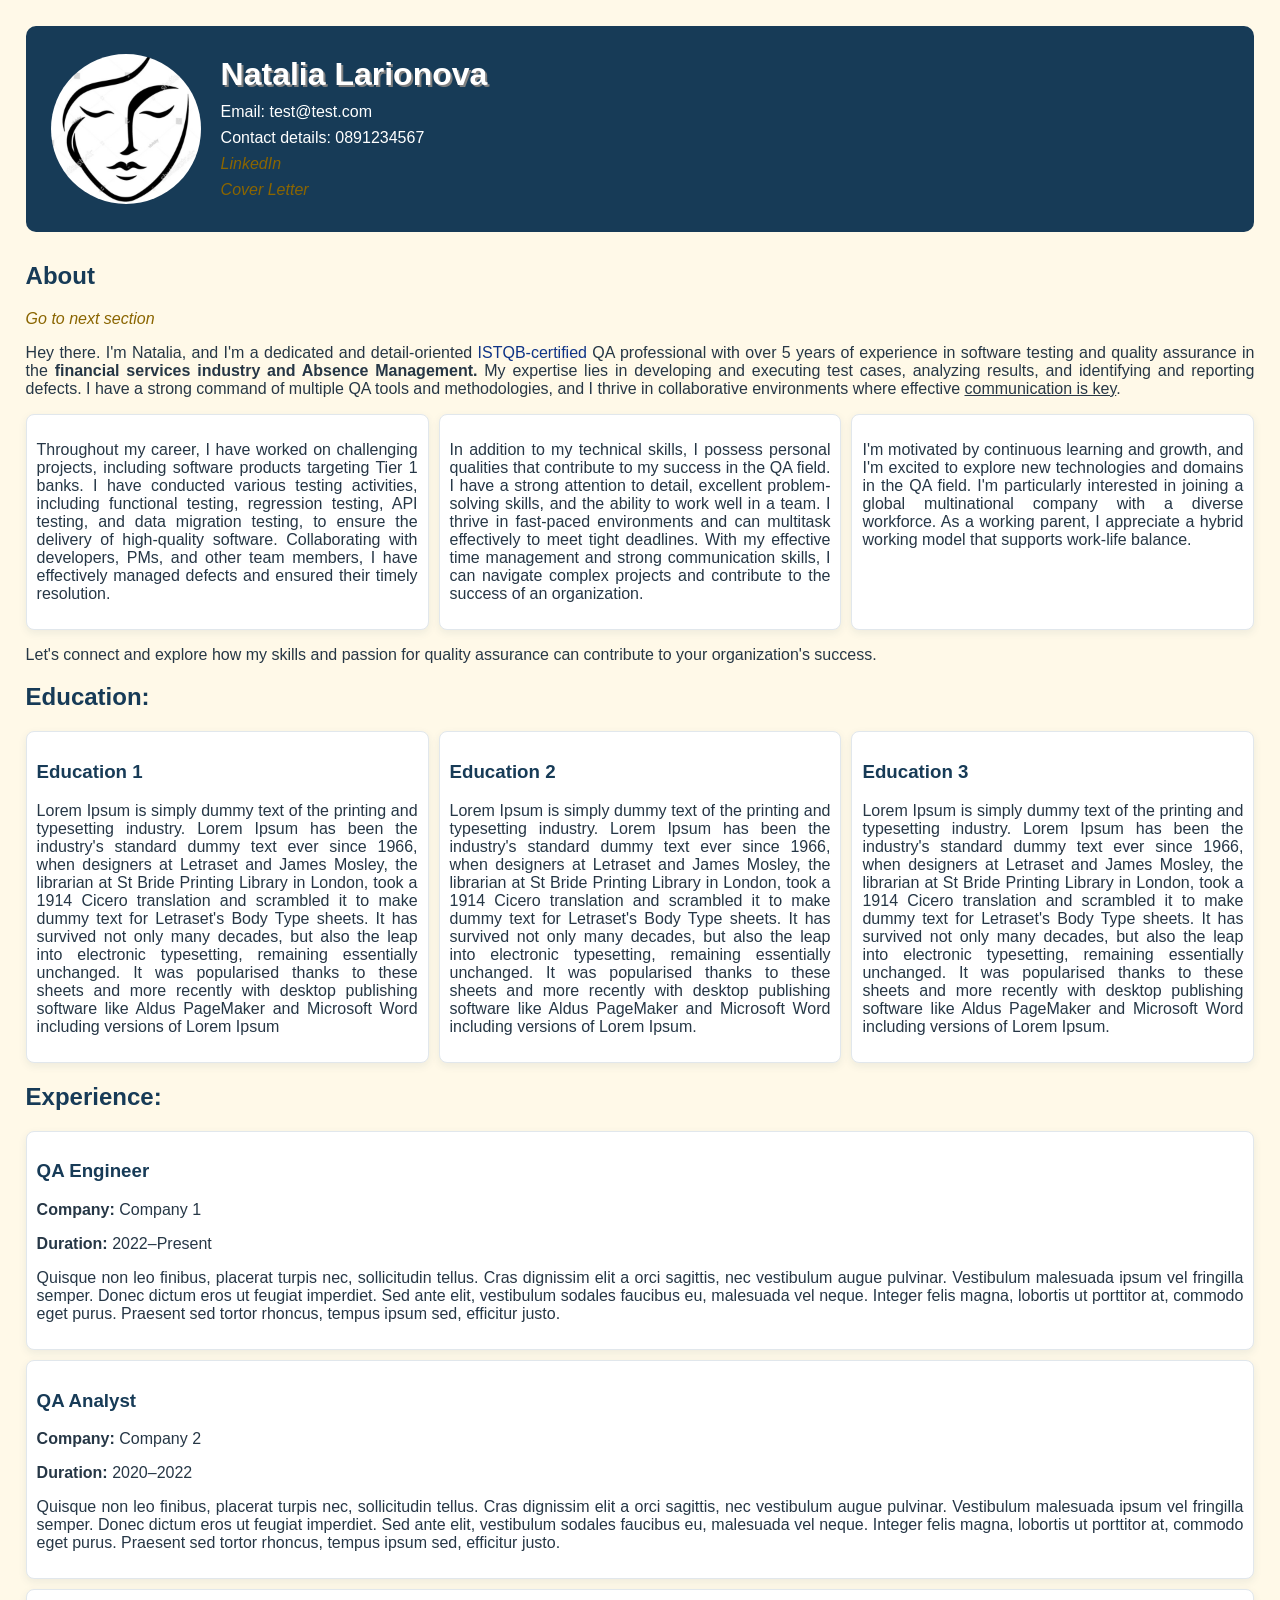
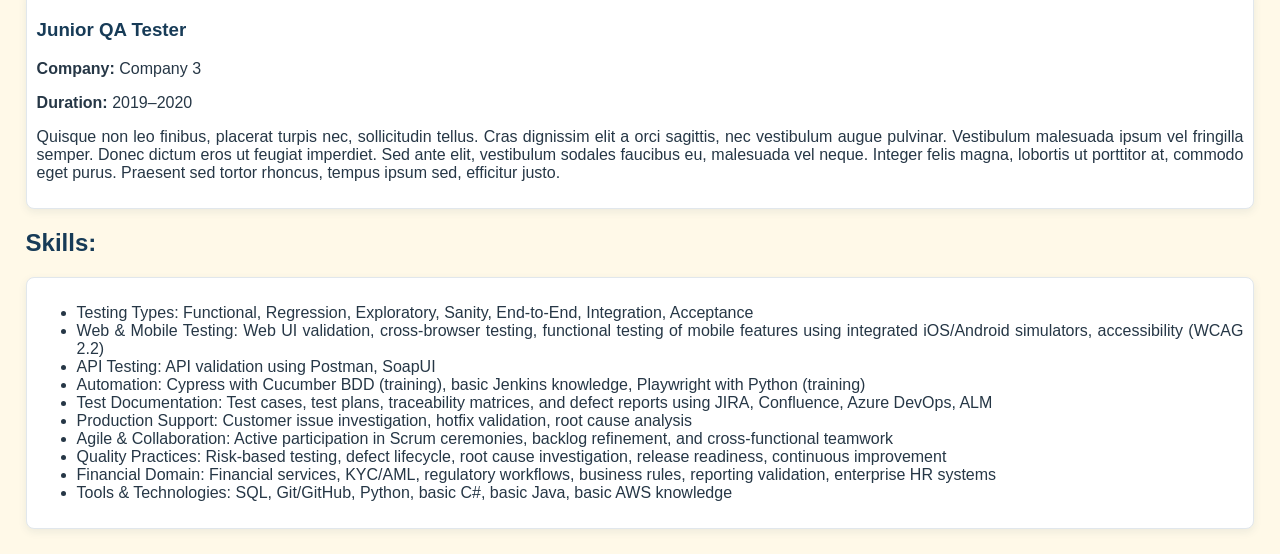
==== index.html @ 71ad007d "Add files via upload" ====
<!DOCTYPE html>
<html>
	<head>
		<meta charset="UTF-8">
		<meta name="viewport"
			content="width=device-width, initial-scale=1.0">
		<title>Natalia Larionova | QA Engineer CV</title>
		<link rel="stylesheet" href="styles/style.css">
	</head>
	<body>
		<div class="header">
			<img src="images/photo.jpg" alt="Photo of Natalia"
				 class="profile-photo">

			<div class="contact-info">
				<h1 class="shadow">Natalia Larionova</h1>
				<p>Email: test@test.com</p>
				<p>Contact details: 0891234567</p>
				<p><a href="https://www.linkedin.com/in/natalia-larionova-qa/">
					LinkedIn
				</a></p>
				<p><a href="coverletter/index.html">Cover Letter</a></p>
			</div>
		</div>
		<div id="about">
			<h2>About</h2>
			<a href="#education">Go to next section</a>
			<p>Hey there. I'm Natalia, and I'm a dedicated and detail-oriented <span style="color:#0E3386">ISTQB-certified</span> QA professional with over 5 years of experience in software testing and quality assurance in the <span style="font-weight: bold">financial services industry and Absence Management.</span> My expertise lies in developing and executing test cases, analyzing results, and identifying and reporting defects. I have a strong command of multiple QA tools and methodologies, and I thrive in collaborative environments where effective <span style="text-decoration: underline">communication is key</span>.</p>
			<div id="about-section">
				<div class="about-box">
					<p>Throughout my career, I have worked on challenging projects, including software products targeting Tier 1 banks. I have conducted various testing activities, including functional testing, regression testing, API testing, and data migration testing, to ensure the delivery of high-quality software. Collaborating with developers, PMs, and other team members, I have effectively managed defects and ensured their timely resolution.</p>
				</div>
				<div class="about-box">
					<p>In addition to my technical skills, I possess personal qualities that contribute to my success in the QA field. I have a strong attention to detail, excellent problem-solving skills, and the ability to work well in a team. I thrive in fast-paced environments and can multitask effectively to meet tight deadlines. With my effective time management and strong communication skills, I can navigate complex projects and contribute to the success of an organization.</p>
				</div>
				<div class="about-box">
					<p>I'm motivated by continuous learning and growth, and I'm excited to explore new technologies and domains in the QA field. I'm particularly interested in joining a global multinational company with a diverse workforce. As a working parent, I appreciate a hybrid working model that supports work-life balance.</p>
				</div>
			</div>
		</div>
		<p>Let's connect and explore how my skills and passion for quality assurance can contribute to your organization's success.</p>
		
		<div id="education">
			<h2>Education:</h2>
			<div id="education-section">
				<div class="education-box">
					<h3>Education 1</h3>
					<p>Lorem Ipsum is simply dummy text of the printing and typesetting industry. Lorem Ipsum has been the industry's standard dummy text ever since 1966, when designers at Letraset and James Mosley, the librarian at St Bride Printing Library in London, took a 1914 Cicero translation and scrambled it to make dummy text for Letraset's Body Type sheets. It has survived not only many decades, but also the leap into electronic typesetting, remaining essentially unchanged. It was popularised thanks to these sheets and more recently with desktop publishing software like Aldus PageMaker and Microsoft Word including versions of Lorem Ipsum</p>
				</div>
				<div class="education-box">
					<h3>Education 2</h3>
					<p>Lorem Ipsum is simply dummy text of the printing and typesetting industry. Lorem Ipsum has been the industry's standard dummy text ever since 1966, when designers at Letraset and James Mosley, the librarian at St Bride Printing Library in London, took a 1914 Cicero translation and scrambled it to make dummy text for Letraset's Body Type sheets. It has survived not only many decades, but also the leap into electronic typesetting, remaining essentially unchanged. It was popularised thanks to these sheets and more recently with desktop publishing software like Aldus PageMaker and Microsoft Word including versions of Lorem Ipsum.</p>
				</div>
				<div class="education-box">
					<h3>Education 3</h3>
					<p>Lorem Ipsum is simply dummy text of the printing and typesetting industry. Lorem Ipsum has been the industry's standard dummy text ever since 1966, when designers at Letraset and James Mosley, the librarian at St Bride Printing Library in London, took a 1914 Cicero translation and scrambled it to make dummy text for Letraset's Body Type sheets. It has survived not only many decades, but also the leap into electronic typesetting, remaining essentially unchanged. It was popularised thanks to these sheets and more recently with desktop publishing software like Aldus PageMaker and Microsoft Word including versions of Lorem Ipsum.</p>
				</div>					
			</div>
		</div>	
		<div id="experience">
		<h2>Experience:</h2>
			<div id="experience-section">
				<div class="experience-box">
					<h3>QA Engineer</h3>
					<p><strong>Company:</strong> Company 1</p>
					<p><strong>Duration:</strong> 2022–Present</p>
					<p>Quisque non leo finibus, placerat turpis nec, sollicitudin tellus. Cras dignissim elit a orci sagittis, nec vestibulum augue pulvinar. Vestibulum malesuada ipsum vel fringilla semper. Donec dictum eros ut feugiat imperdiet. Sed ante elit, vestibulum sodales faucibus eu, malesuada vel neque. Integer felis magna, lobortis ut porttitor at, commodo eget purus. Praesent sed tortor rhoncus, tempus ipsum sed, efficitur justo.</p>
				</div>
				<div class="experience-box">
					<h3>QA Analyst</h3>
					<p><strong>Company:</strong> Company 2</p>
					<p><strong>Duration:</strong> 2020–2022</p>
					<p>Quisque non leo finibus, placerat turpis nec, sollicitudin tellus. Cras dignissim elit a orci sagittis, nec vestibulum augue pulvinar. Vestibulum malesuada ipsum vel fringilla semper. Donec dictum eros ut feugiat imperdiet. Sed ante elit, vestibulum sodales faucibus eu, malesuada vel neque. Integer felis magna, lobortis ut porttitor at, commodo eget purus. Praesent sed tortor rhoncus, tempus ipsum sed, efficitur justo.</p>
				</div>
				<div class="experience-box">
					<h3>Junior QA Tester</h3>
					<p><strong>Company:</strong> Company 3</p>
					<p><strong>Duration:</strong> 2019–2020</p>
					<p>Quisque non leo finibus, placerat turpis nec, sollicitudin tellus. Cras dignissim elit a orci sagittis, nec vestibulum augue pulvinar. Vestibulum malesuada ipsum vel fringilla semper. Donec dictum eros ut feugiat imperdiet. Sed ante elit, vestibulum sodales faucibus eu, malesuada vel neque. Integer felis magna, lobortis ut porttitor at, commodo eget purus. Praesent sed tortor rhoncus, tempus ipsum sed, efficitur justo.</p>
				</div>
			</div>
		</div>	
		<div id="skillset">
			<h2>Skills:</h2>
			<div class="skills-box">
				<ul>
					<li>Testing Types: Functional, Regression, Exploratory, Sanity, End-to-End, Integration, Acceptance</li>
					<li>Web & Mobile Testing: Web UI validation, cross-browser testing, functional testing of mobile features using integrated iOS/Android simulators, accessibility (WCAG 2.2)</li>
					<li>API Testing: API validation using Postman, SoapUI</li>
					<li>Automation: Cypress with Cucumber BDD (training), basic Jenkins knowledge, Playwright with Python (training)</li>
					<li>Test Documentation: Test cases, test plans, traceability matrices, and defect reports using JIRA, Confluence, Azure DevOps, ALM</li>
					<li>Production Support: Customer issue investigation, hotfix validation, root cause analysis</li>
					<li>Agile & Collaboration: Active participation in Scrum ceremonies, backlog refinement, and cross-functional teamwork</li>
					<li>Quality Practices: Risk-based testing, defect lifecycle, root cause investigation, release readiness, continuous improvement</li>
					<li>Financial Domain: Financial services, KYC/AML, regulatory workflows, business rules, reporting validation, enterprise HR systems</li>
					<li>Tools & Technologies: SQL, Git/GitHub, Python, basic C#, basic Java, basic AWS knowledge </li>
				</ul>
			</div>
		</div>			
	</body>	
</html>
---- styles/style.css ----
@media(min-width:768px){
	#about-section, #education-section{
		display: flex;
		gap: 10px;
	}

	.cover-letter {
		padding: 35px;
	}
}

@media(max-width:768px){
    #about-section div, #education-section div, #experience-section div {
		margin:6px;
	}
}

* {
    box-sizing: border-box;
}

body{
	background: #FFF9E8;
	color: #263746;
	font-family: Helvetica, Arial;
	text-align: justify;
	padding:2%;
	margin:0;
}

.header {
    background: #173B57;
	color: #FFFFFF;
	display: flex;
    align-items: center;
    gap: 20px;
    margin-bottom: 30px;
	padding: 25px;
	border-radius: 10px;
}

.header h1 {
	color: #FFFFFF;
}

.profile-photo {
    width: 150px;
    height: 150px;
    object-fit: cover;
    border-radius: 50%;
}

#about-section div, #education-section div, #skillset div{
    border: 1px solid #E1E7EC;
	box-shadow: 0 3px 8px rgba(23, 59, 87, 0.08);
    padding: 10px;
    box-sizing: border-box;
}

.about-box,.education-box,.skills-box{
	flex:1;
	background: #FFFFFF;
	border-radius: 8px;
}

.experience-box {
	background: #FFFFFF;
	border: 1px solid #E1E7EC;
	box-shadow: 0 3px 8px rgba(23, 59, 87, 0.08);
	border-radius: 8px;
	padding: 10px;
	margin-bottom: 10px;
}

h1, h2, h3 {
	color: #173B57;
}

.contact-info h1{
    margin-top: 5px;
    margin-bottom: 10px;
}

.contact-info p{
	margin:8px 0;
}

a {
	color: #8A6500;
	font-style: italic;
	text-decoration: none;
}

a:hover {
    text-decoration: underline;
}

.shadow{
	text-shadow: 2px 2px grey;
}

.education-box{
	flex-basis: 30%;
}

#experience-section {
    display: block;
	margin-bottom: 5px;
    padding-bottom: 0px;
}

.experience-item h3 {
    color: #111184;
}

.cover-letter {
	width:100%;
	max-width: 800px;
	margin: 30px auto;
	padding: 35px;
	background: white;
	border-radius: 8px;
}

.cover-letter h1 {
	text-align: center;
	padding-bottom: 15px;
	margin-bottom: 25px;
}
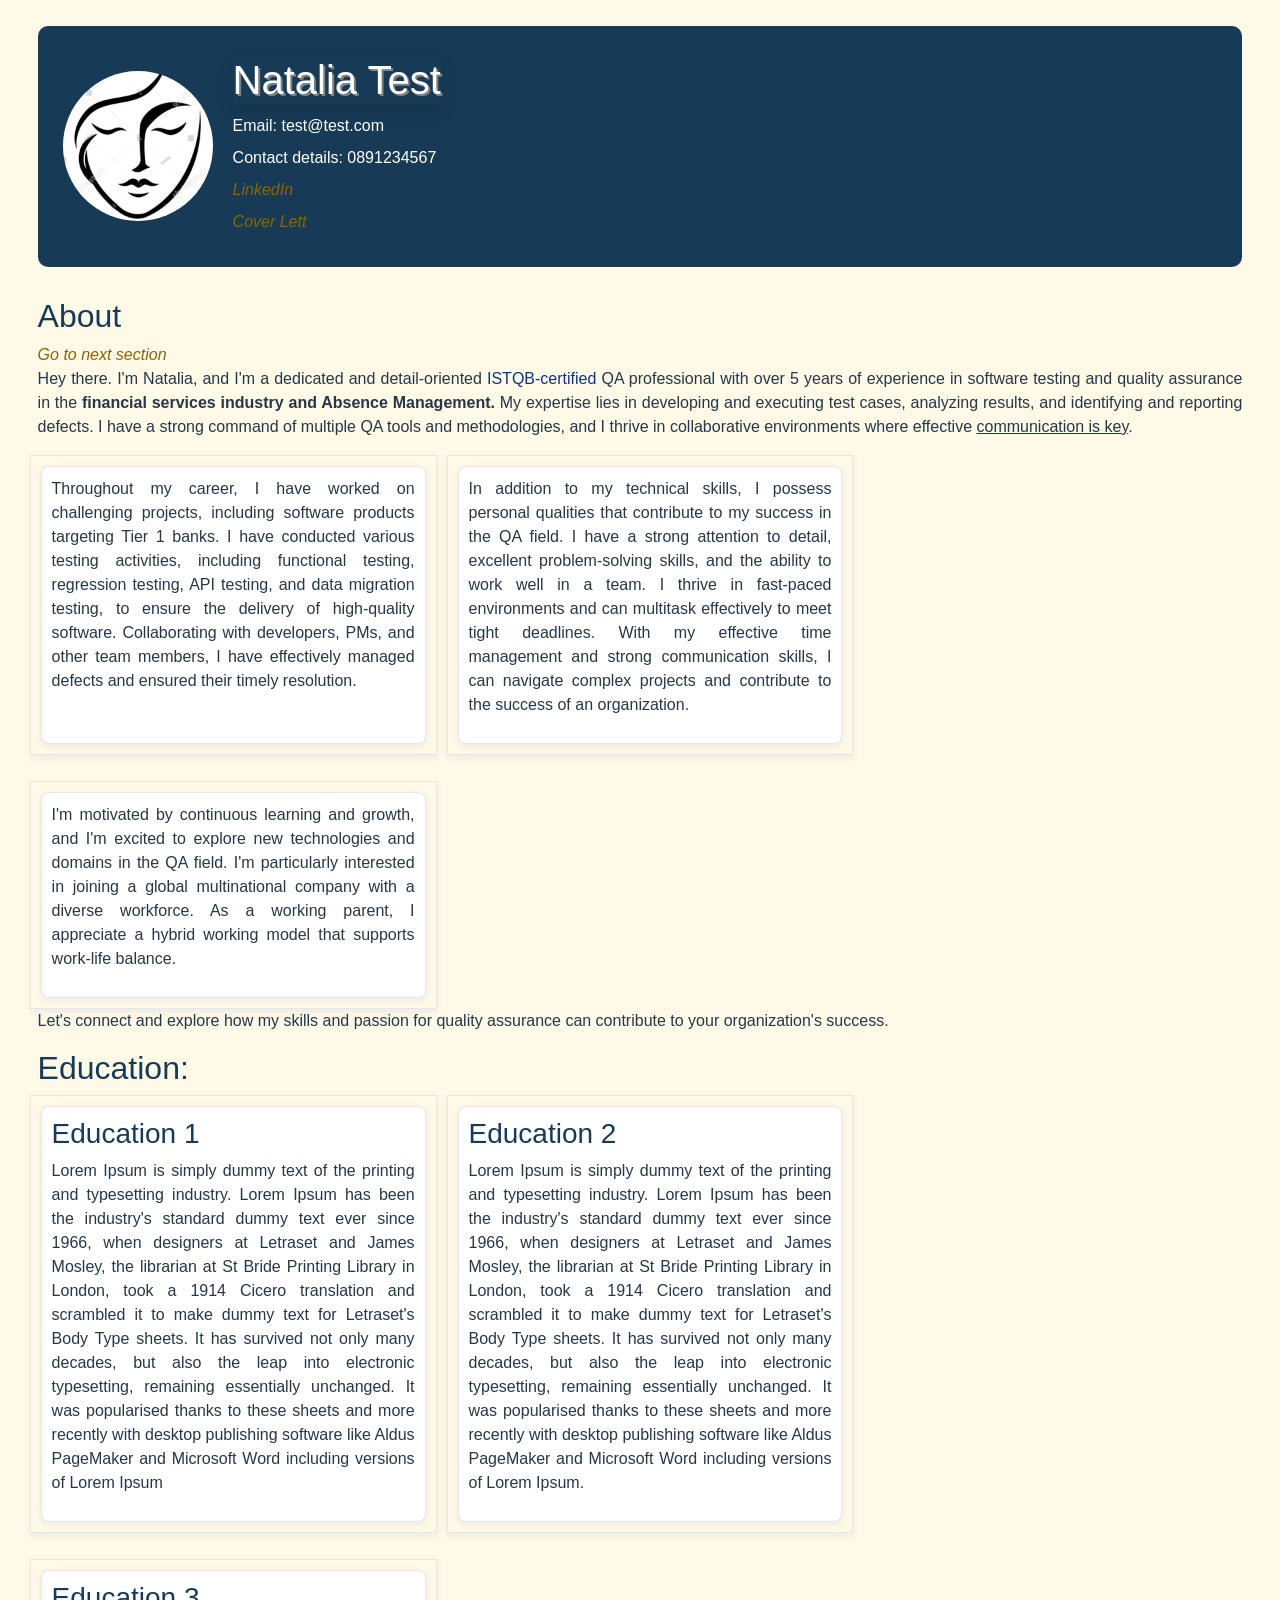
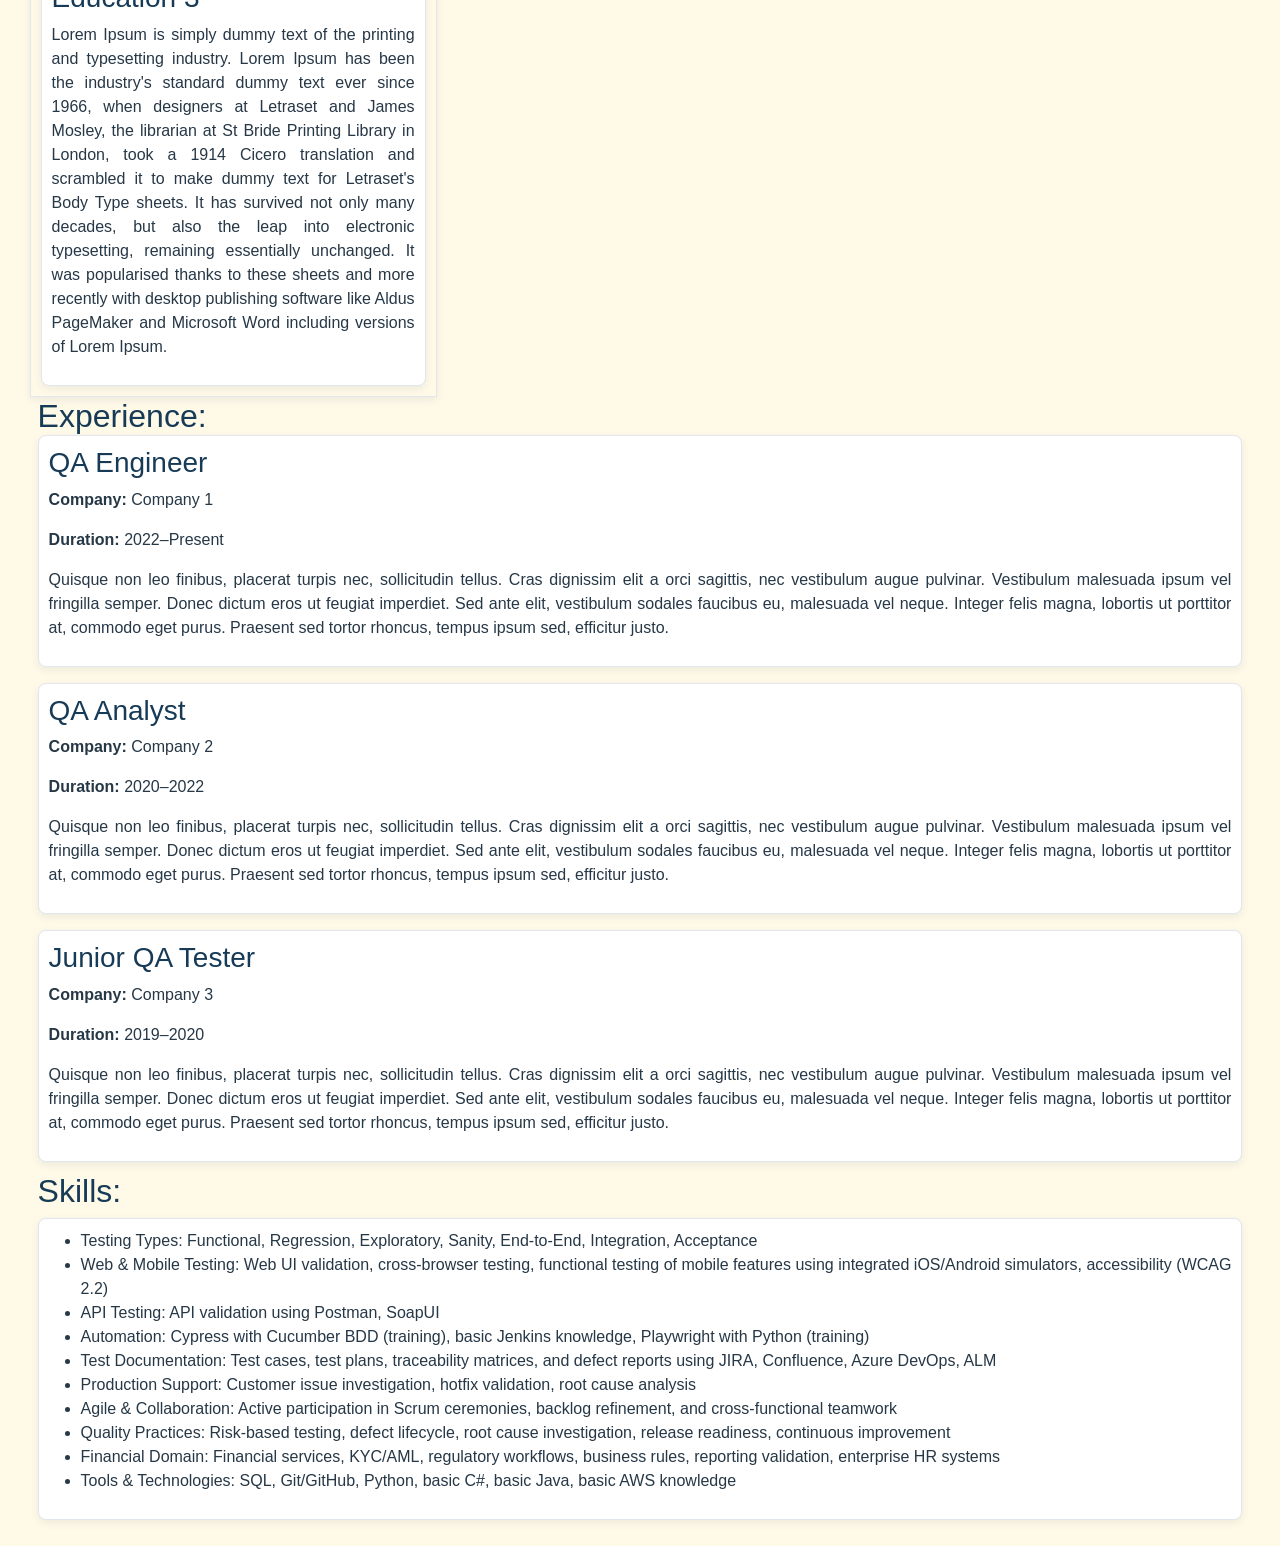
==== commit decd5cb1: "Update index.html add bootstrap" ====
--- a/index.html
+++ b/index.html
@@ -2,100 +2,127 @@
 <html>
 	<head>
 		<meta charset="UTF-8">
-		<meta name="viewport"
-			content="width=device-width, initial-scale=1.0">
-		<title>Natalia Larionova | QA Engineer CV</title>
+		<meta name="viewport" 
+		content="width=device-width, initial-scale=1.0">
+		<title>Natalia Test | QA Engineer CV</title>
+		<link
+			href="https://cdn.jsdelivr.net/npm/bootstrap@5.3.8/dist/css/bootstrap.min.css"
+			rel="stylesheet"
+			integrity="sha384-sRIl4kxILFvY47J16cr9ZwB07vP4J8+LH7qKQnuqkuIAvNWLzeN8tE5YBujZqJLB"
+			crossorigin="anonymous">		
 		<link rel="stylesheet" href="styles/style.css">
 	</head>
 	<body>
-		<div class="header">
-			<img src="images/photo.jpg" alt="Photo of Natalia"
-				 class="profile-photo">
+		<div class="container-fluid">
+			<div class="header">
+				<img src="images/photo.jpg" alt="Photo of Natalia"
+					 class="profile-photo">
 
-			<div class="contact-info">
-				<h1 class="shadow">Natalia Larionova</h1>
-				<p>Email: test@test.com</p>
-				<p>Contact details: 0891234567</p>
-				<p><a href="https://www.linkedin.com/in/natalia-larionova-qa/">
-					LinkedIn
-				</a></p>
-				<p><a href="coverletter/index.html">Cover Letter</a></p>
-			</div>
-		</div>
-		<div id="about">
-			<h2>About</h2>
-			<a href="#education">Go to next section</a>
-			<p>Hey there. I'm Natalia, and I'm a dedicated and detail-oriented <span style="color:#0E3386">ISTQB-certified</span> QA professional with over 5 years of experience in software testing and quality assurance in the <span style="font-weight: bold">financial services industry and Absence Management.</span> My expertise lies in developing and executing test cases, analyzing results, and identifying and reporting defects. I have a strong command of multiple QA tools and methodologies, and I thrive in collaborative environments where effective <span style="text-decoration: underline">communication is key</span>.</p>
-			<div id="about-section">
-				<div class="about-box">
-					<p>Throughout my career, I have worked on challenging projects, including software products targeting Tier 1 banks. I have conducted various testing activities, including functional testing, regression testing, API testing, and data migration testing, to ensure the delivery of high-quality software. Collaborating with developers, PMs, and other team members, I have effectively managed defects and ensured their timely resolution.</p>
-				</div>
-				<div class="about-box">
-					<p>In addition to my technical skills, I possess personal qualities that contribute to my success in the QA field. I have a strong attention to detail, excellent problem-solving skills, and the ability to work well in a team. I thrive in fast-paced environments and can multitask effectively to meet tight deadlines. With my effective time management and strong communication skills, I can navigate complex projects and contribute to the success of an organization.</p>
-				</div>
-				<div class="about-box">
-					<p>I'm motivated by continuous learning and growth, and I'm excited to explore new technologies and domains in the QA field. I'm particularly interested in joining a global multinational company with a diverse workforce. As a working parent, I appreciate a hybrid working model that supports work-life balance.</p>
+				<div class="contact-info">
+					<h1 class="shadow">Natalia Test</h1>
+					<p>Email: test@test.com</p>
+					<p>Contact details: 0891234567</p>
+					<p><a href="#">LinkedIn</a></p>
+					<p><a href="coverletter/index.html">Cover Lett</a></p>
 				</div>
 			</div>
-		</div>
-		<p>Let's connect and explore how my skills and passion for quality assurance can contribute to your organization's success.</p>
-		
-		<div id="education">
-			<h2>Education:</h2>
-			<div id="education-section">
-				<div class="education-box">
-					<h3>Education 1</h3>
-					<p>Lorem Ipsum is simply dummy text of the printing and typesetting industry. Lorem Ipsum has been the industry's standard dummy text ever since 1966, when designers at Letraset and James Mosley, the librarian at St Bride Printing Library in London, took a 1914 Cicero translation and scrambled it to make dummy text for Letraset's Body Type sheets. It has survived not only many decades, but also the leap into electronic typesetting, remaining essentially unchanged. It was popularised thanks to these sheets and more recently with desktop publishing software like Aldus PageMaker and Microsoft Word including versions of Lorem Ipsum</p>
-				</div>
-				<div class="education-box">
-					<h3>Education 2</h3>
-					<p>Lorem Ipsum is simply dummy text of the printing and typesetting industry. Lorem Ipsum has been the industry's standard dummy text ever since 1966, when designers at Letraset and James Mosley, the librarian at St Bride Printing Library in London, took a 1914 Cicero translation and scrambled it to make dummy text for Letraset's Body Type sheets. It has survived not only many decades, but also the leap into electronic typesetting, remaining essentially unchanged. It was popularised thanks to these sheets and more recently with desktop publishing software like Aldus PageMaker and Microsoft Word including versions of Lorem Ipsum.</p>
-				</div>
-				<div class="education-box">
-					<h3>Education 3</h3>
-					<p>Lorem Ipsum is simply dummy text of the printing and typesetting industry. Lorem Ipsum has been the industry's standard dummy text ever since 1966, when designers at Letraset and James Mosley, the librarian at St Bride Printing Library in London, took a 1914 Cicero translation and scrambled it to make dummy text for Letraset's Body Type sheets. It has survived not only many decades, but also the leap into electronic typesetting, remaining essentially unchanged. It was popularised thanks to these sheets and more recently with desktop publishing software like Aldus PageMaker and Microsoft Word including versions of Lorem Ipsum.</p>
-				</div>					
-			</div>
-		</div>	
-		<div id="experience">
-		<h2>Experience:</h2>
-			<div id="experience-section">
-				<div class="experience-box">
-					<h3>QA Engineer</h3>
-					<p><strong>Company:</strong> Company 1</p>
-					<p><strong>Duration:</strong> 2022–Present</p>
-					<p>Quisque non leo finibus, placerat turpis nec, sollicitudin tellus. Cras dignissim elit a orci sagittis, nec vestibulum augue pulvinar. Vestibulum malesuada ipsum vel fringilla semper. Donec dictum eros ut feugiat imperdiet. Sed ante elit, vestibulum sodales faucibus eu, malesuada vel neque. Integer felis magna, lobortis ut porttitor at, commodo eget purus. Praesent sed tortor rhoncus, tempus ipsum sed, efficitur justo.</p>
-				</div>
-				<div class="experience-box">
-					<h3>QA Analyst</h3>
-					<p><strong>Company:</strong> Company 2</p>
-					<p><strong>Duration:</strong> 2020–2022</p>
-					<p>Quisque non leo finibus, placerat turpis nec, sollicitudin tellus. Cras dignissim elit a orci sagittis, nec vestibulum augue pulvinar. Vestibulum malesuada ipsum vel fringilla semper. Donec dictum eros ut feugiat imperdiet. Sed ante elit, vestibulum sodales faucibus eu, malesuada vel neque. Integer felis magna, lobortis ut porttitor at, commodo eget purus. Praesent sed tortor rhoncus, tempus ipsum sed, efficitur justo.</p>
-				</div>
-				<div class="experience-box">
-					<h3>Junior QA Tester</h3>
-					<p><strong>Company:</strong> Company 3</p>
-					<p><strong>Duration:</strong> 2019–2020</p>
-					<p>Quisque non leo finibus, placerat turpis nec, sollicitudin tellus. Cras dignissim elit a orci sagittis, nec vestibulum augue pulvinar. Vestibulum malesuada ipsum vel fringilla semper. Donec dictum eros ut feugiat imperdiet. Sed ante elit, vestibulum sodales faucibus eu, malesuada vel neque. Integer felis magna, lobortis ut porttitor at, commodo eget purus. Praesent sed tortor rhoncus, tempus ipsum sed, efficitur justo.</p>
+			<div id="about">
+				<h2>About</h2>
+				<a href="#education">Go to next section</a>
+				<p>Hey there. I'm Natalia, and I'm a dedicated and detail-oriented <span style="color:#0E3386">ISTQB-certified</span> QA professional with over 5 years of experience in software testing and quality assurance in the <span style="font-weight: bold">financial services industry and Absence Management.</span> My expertise lies in developing and executing test cases, analyzing results, and identifying and reporting defects. I have a strong command of multiple QA tools and methodologies, and I thrive in collaborative environments where effective <span style="text-decoration: underline">communication is key</span>.</p>
+				<div id="about-section" class="row g-3">
+					<div class="col-12 col-md-4">
+						<div class="about-box h-100">
+							<p>Throughout my career, I have worked on challenging projects, including software products targeting Tier 1 banks. I have conducted various testing activities, including functional testing, regression testing, API testing, and data migration testing, to ensure the delivery of high-quality software. Collaborating with developers, PMs, and other team members, I have effectively managed defects and ensured their timely resolution.</p>
+						</div>
+					</div>
+					<div class="col-12 col-md-4">					
+						<div class="about-box h-100">
+							<p>In addition to my technical skills, I possess personal qualities that contribute to my success in the QA field. I have a strong attention to detail, excellent problem-solving skills, and the ability to work well in a team. I thrive in fast-paced environments and can multitask effectively to meet tight deadlines. With my effective time management and strong communication skills, I can navigate complex projects and contribute to the success of an organization.</p>
+						</div>
+					</div>
+					<div class="col-12 col-md-4">					
+						<div class="about-box h-100">
+							<p>I'm motivated by continuous learning and growth, and I'm excited to explore new technologies and domains in the QA field. I'm particularly interested in joining a global multinational company with a diverse workforce. As a working parent, I appreciate a hybrid working model that supports work-life balance.</p>
+						</div>
+					</div>
 				</div>
 			</div>
-		</div>	
-		<div id="skillset">
-			<h2>Skills:</h2>
-			<div class="skills-box">
-				<ul>
-					<li>Testing Types: Functional, Regression, Exploratory, Sanity, End-to-End, Integration, Acceptance</li>
-					<li>Web & Mobile Testing: Web UI validation, cross-browser testing, functional testing of mobile features using integrated iOS/Android simulators, accessibility (WCAG 2.2)</li>
-					<li>API Testing: API validation using Postman, SoapUI</li>
-					<li>Automation: Cypress with Cucumber BDD (training), basic Jenkins knowledge, Playwright with Python (training)</li>
-					<li>Test Documentation: Test cases, test plans, traceability matrices, and defect reports using JIRA, Confluence, Azure DevOps, ALM</li>
-					<li>Production Support: Customer issue investigation, hotfix validation, root cause analysis</li>
-					<li>Agile & Collaboration: Active participation in Scrum ceremonies, backlog refinement, and cross-functional teamwork</li>
-					<li>Quality Practices: Risk-based testing, defect lifecycle, root cause investigation, release readiness, continuous improvement</li>
-					<li>Financial Domain: Financial services, KYC/AML, regulatory workflows, business rules, reporting validation, enterprise HR systems</li>
-					<li>Tools & Technologies: SQL, Git/GitHub, Python, basic C#, basic Java, basic AWS knowledge </li>
-				</ul>
-			</div>
-		</div>			
+			<p>Let's connect and explore how my skills and passion for quality assurance can contribute to your organization's success.</p>
+			
+			<div id="education">
+				<h2>Education:</h2>
+				<div id="education-section" class="row g-3">
+					<div class="col-12 col-md-4">
+						<div class="education-box">
+							<h3>Education 1</h3>
+							<p>Lorem Ipsum is simply dummy text of the printing and typesetting industry. Lorem Ipsum has been the industry's standard dummy text ever since 1966, when designers at Letraset and James Mosley, the librarian at St Bride Printing Library in London, took a 1914 Cicero translation and scrambled it to make dummy text for Letraset's Body Type sheets. It has survived not only many decades, but also the leap into electronic typesetting, remaining essentially unchanged. It was popularised thanks to these sheets and more recently with desktop publishing software like Aldus PageMaker and Microsoft Word including versions of Lorem Ipsum</p>
+						</div>
+					</div>
+					<div class="col-12 col-md-4">				
+						<div class="education-box">
+							<h3>Education 2</h3>
+							<p>Lorem Ipsum is simply dummy text of the printing and typesetting industry. Lorem Ipsum has been the industry's standard dummy text ever since 1966, when designers at Letraset and James Mosley, the librarian at St Bride Printing Library in London, took a 1914 Cicero translation and scrambled it to make dummy text for Letraset's Body Type sheets. It has survived not only many decades, but also the leap into electronic typesetting, remaining essentially unchanged. It was popularised thanks to these sheets and more recently with desktop publishing software like Aldus PageMaker and Microsoft Word including versions of Lorem Ipsum.</p>
+						</div>
+					</div>
+					<div class="col-12 col-md-4">					
+						<div class="education-box">
+							<h3>Education 3</h3>
+							<p>Lorem Ipsum is simply dummy text of the printing and typesetting industry. Lorem Ipsum has been the industry's standard dummy text ever since 1966, when designers at Letraset and James Mosley, the librarian at St Bride Printing Library in London, took a 1914 Cicero translation and scrambled it to make dummy text for Letraset's Body Type sheets. It has survived not only many decades, but also the leap into electronic typesetting, remaining essentially unchanged. It was popularised thanks to these sheets and more recently with desktop publishing software like Aldus PageMaker and Microsoft Word including versions of Lorem Ipsum.</p>
+						</div>
+					</div>
+				</div>
+			</div>	
+			<div id="experience">
+			<h2>Experience:</h2>
+				<div id="experience-section" class="row g-3">
+					<div class="col-12">
+						<div class="experience-box">
+							<h3>QA Engineer</h3>
+							<p><strong>Company:</strong> Company 1</p>
+							<p><strong>Duration:</strong> 2022–Present</p>
+							<p>Quisque non leo finibus, placerat turpis nec, sollicitudin tellus. Cras dignissim elit a orci sagittis, nec vestibulum augue pulvinar. Vestibulum malesuada ipsum vel fringilla semper. Donec dictum eros ut feugiat imperdiet. Sed ante elit, vestibulum sodales faucibus eu, malesuada vel neque. Integer felis magna, lobortis ut porttitor at, commodo eget purus. Praesent sed tortor rhoncus, tempus ipsum sed, efficitur justo.</p>
+						</div>
+					</div>
+					<div class="col-12">
+						<div class="experience-box">
+							<h3>QA Analyst</h3>
+							<p><strong>Company:</strong> Company 2</p>
+							<p><strong>Duration:</strong> 2020–2022</p>
+							<p>Quisque non leo finibus, placerat turpis nec, sollicitudin tellus. Cras dignissim elit a orci sagittis, nec vestibulum augue pulvinar. Vestibulum malesuada ipsum vel fringilla semper. Donec dictum eros ut feugiat imperdiet. Sed ante elit, vestibulum sodales faucibus eu, malesuada vel neque. Integer felis magna, lobortis ut porttitor at, commodo eget purus. Praesent sed tortor rhoncus, tempus ipsum sed, efficitur justo.</p>
+						</div>
+					</div>
+					<div class="col-12">
+						<div class="experience-box">
+							<h3>Junior QA Tester</h3>
+							<p><strong>Company:</strong> Company 3</p>
+							<p><strong>Duration:</strong> 2019–2020</p>
+							<p>Quisque non leo finibus, placerat turpis nec, sollicitudin tellus. Cras dignissim elit a orci sagittis, nec vestibulum augue pulvinar. Vestibulum malesuada ipsum vel fringilla semper. Donec dictum eros ut feugiat imperdiet. Sed ante elit, vestibulum sodales faucibus eu, malesuada vel neque. Integer felis magna, lobortis ut porttitor at, commodo eget purus. Praesent sed tortor rhoncus, tempus ipsum sed, efficitur justo.</p>
+						</div>
+					</div>
+				</div>
+			</div>	
+			<div id="skillset">
+				<h2>Skills:</h2>
+				<div class="skills-box">
+					<ul>
+						<li>Testing Types: Functional, Regression, Exploratory, Sanity, End-to-End, Integration, Acceptance</li>
+						<li>Web & Mobile Testing: Web UI validation, cross-browser testing, functional testing of mobile features using integrated iOS/Android simulators, accessibility (WCAG 2.2)</li>
+						<li>API Testing: API validation using Postman, SoapUI</li>
+						<li>Automation: Cypress with Cucumber BDD (training), basic Jenkins knowledge, Playwright with Python (training)</li>
+						<li>Test Documentation: Test cases, test plans, traceability matrices, and defect reports using JIRA, Confluence, Azure DevOps, ALM</li>
+						<li>Production Support: Customer issue investigation, hotfix validation, root cause analysis</li>
+						<li>Agile & Collaboration: Active participation in Scrum ceremonies, backlog refinement, and cross-functional teamwork</li>
+						<li>Quality Practices: Risk-based testing, defect lifecycle, root cause investigation, release readiness, continuous improvement</li>
+						<li>Financial Domain: Financial services, KYC/AML, regulatory workflows, business rules, reporting validation, enterprise HR systems</li>
+						<li>Tools & Technologies: SQL, Git/GitHub, Python, basic C#, basic Java, basic AWS knowledge </li>
+					</ul>
+				</div>
+			</div>			
+		<script
+			src="https://cdn.jsdelivr.net/npm/bootstrap@5.3.8/dist/js/bootstrap.bundle.min.js"
+			integrity="sha384-FKyoEForCGlyvwx9Hj09JcYn3nv7wiPVlz7YYwJrWVcXK/BmnVDxM+D2scQbITxI"
+			crossorigin="anonymous">
+		</script>
 	</body>	
-</html>+</html>
